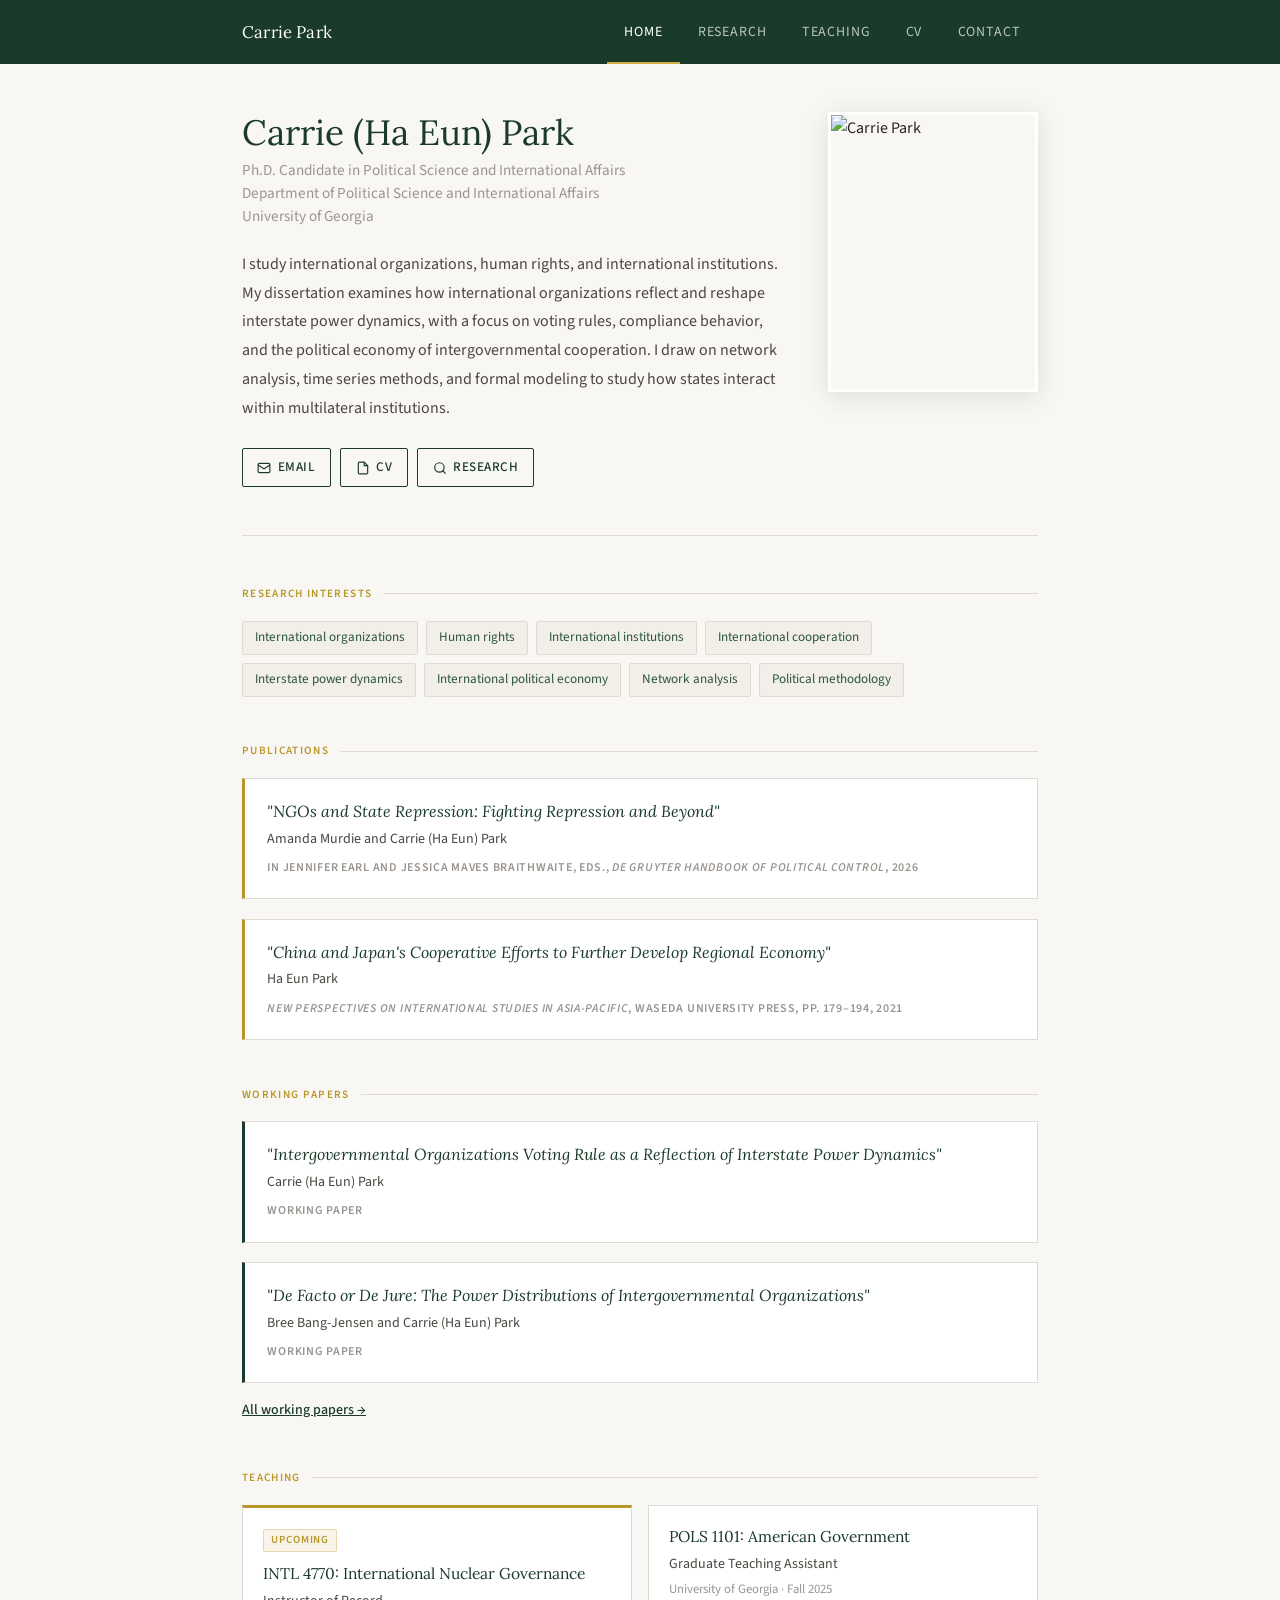
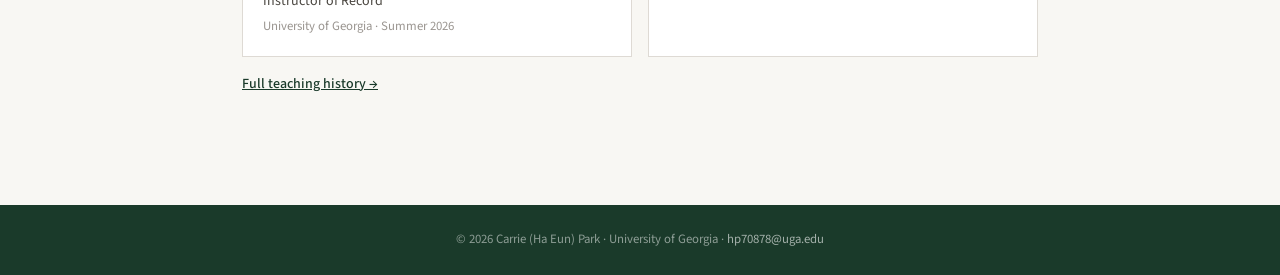
==== index.html @ fcfedf20 "Add files via upload" ====
<!DOCTYPE html>
<html lang="en">
<head>
  <meta charset="UTF-8">
  <meta name="viewport" content="width=device-width, initial-scale=1.0">
  <title>Carrie Park — Political Science</title>
  <meta property="og:title" content="Carrie Park">
  <meta property="og:description" content="Ph.D. Candidate in Political Science and International Affairs, University of Georgia. Research in international organizations, human rights, and international institutions.">
  <meta property="og:url" content="https://carriepark.github.io">
  <meta property="og:type" content="website">
  <link rel="icon" type="image/png" href="favicon.png">
  <link rel="stylesheet" href="styles.css">
</head>
<body>

<nav>
  <div class="nav-inner">
    <a href="index.html" class="nav-name">Carrie Park</a>
    <ul class="nav-links">
      <li><a href="index.html" class="active">Home</a></li>
      <li><a href="research.html">Research</a></li>
      <li><a href="teaching.html">Teaching</a></li>
      <li><a href="cv.html">CV</a></li>
      <li><a href="mailto:hp70878@uga.edu">Contact</a></li>
    </ul>
  </div>
</nav>

<main class="page">

  <!-- HERO -->
  <div class="hero">
    <div class="hero-text-col">
      <h1 class="hero-name">Carrie (Ha Eun) Park</h1>
      <p class="hero-title">
        Ph.D. Candidate in Political Science and International Affairs<br>
        Department of Political Science and International Affairs<br>
        University of Georgia
      </p>
      <p class="hero-bio">
        I study international organizations, human rights, and international institutions.
        My dissertation examines how international organizations reflect and reshape
        interstate power dynamics, with a focus on voting rules, compliance behavior,
        and the political economy of intergovernmental cooperation. I draw on network
        analysis, time series methods, and formal modeling to study how states interact
        within multilateral institutions.
      </p>
      <div class="hero-links">
        <a href="mailto:hp70878@uga.edu" class="hero-link">
          <svg xmlns="http://www.w3.org/2000/svg" viewBox="0 0 24 24" fill="none" stroke="currentColor" stroke-width="2" stroke-linecap="round" stroke-linejoin="round"><rect x="2" y="4" width="20" height="16" rx="2"/><path d="m22 7-8.97 5.7a1.94 1.94 0 0 1-2.06 0L2 7"/></svg>
          Email
        </a>
        <a href="Park_CV_May_2026.pdf" class="hero-link" target="_blank">
          <svg xmlns="http://www.w3.org/2000/svg" viewBox="0 0 24 24" fill="none" stroke="currentColor" stroke-width="2" stroke-linecap="round" stroke-linejoin="round"><path d="M14 2H6a2 2 0 0 0-2 2v16a2 2 0 0 0 2 2h12a2 2 0 0 0 2-2V8z"/><polyline points="14 2 14 8 20 8"/></svg>
          CV
        </a>
        <a href="research.html" class="hero-link">
          <svg xmlns="http://www.w3.org/2000/svg" viewBox="0 0 24 24" fill="none" stroke="currentColor" stroke-width="2" stroke-linecap="round" stroke-linejoin="round"><circle cx="11" cy="11" r="8"/><line x1="21" y1="21" x2="16.65" y2="16.65"/></svg>
          Research
        </a>
      </div>
    </div>
    <div class="hero-image-col">
      <img src="images/Park_Headshot_2026.jpg" alt="Carrie Park" class="headshot">
    </div>
  </div>

  <!-- RESEARCH INTERESTS -->
  <div class="section">
    <p class="section-label">Research Interests</p>
    <div class="tags">
      <span class="tag">International organizations</span>
      <span class="tag">Human rights</span>
      <span class="tag">International institutions</span>
      <span class="tag">International cooperation</span>
      <span class="tag">Interstate power dynamics</span>
      <span class="tag">International political economy</span>
      <span class="tag">Network analysis</span>
      <span class="tag">Political methodology</span>
    </div>
  </div>

  <!-- PUBLICATIONS -->
  <div class="section">
    <p class="section-label">Publications</p>
    <div class="paper-list">

      <div class="paper-card pub">
        <p class="paper-title">"NGOs and State Repression: Fighting Repression and Beyond"</p>
        <p class="paper-authors">Amanda Murdie and Carrie (Ha Eun) Park</p>
        <div class="paper-meta">
          <span class="paper-status">In Jennifer Earl and Jessica Maves Braithwaite, eds., <em>De Gruyter Handbook of Political Control</em>, 2026</span>
        </div>
      </div>

      <div class="paper-card pub">
        <p class="paper-title">"China and Japan's Cooperative Efforts to Further Develop Regional Economy"</p>
        <p class="paper-authors">Ha Eun Park</p>
        <div class="paper-meta">
          <span class="paper-status"><em>New Perspectives on International Studies in Asia-Pacific</em>, Waseda University Press, pp. 179–194, 2021</span>
        </div>
      </div>

    </div>
  </div>

  <!-- WORKING PAPERS PREVIEW -->
  <div class="section">
    <p class="section-label">Working Papers</p>
    <div class="paper-list">

      <div class="paper-card">
        <p class="paper-title">"Intergovernmental Organizations Voting Rule as a Reflection of Interstate Power Dynamics"</p>
        <p class="paper-authors">Carrie (Ha Eun) Park</p>
        <div class="paper-meta">
          <span class="paper-status">Working paper</span>
        </div>
      </div>

      <div class="paper-card">
        <p class="paper-title">"De Facto or De Jure: The Power Distributions of Intergovernmental Organizations"</p>
        <p class="paper-authors">Bree Bang-Jensen and Carrie (Ha Eun) Park</p>
        <div class="paper-meta">
          <span class="paper-status">Working paper</span>
        </div>
      </div>

    </div>
    <p style="margin-top:1rem; font-size:0.875rem;">
      <a href="research.html" style="color:var(--forest); font-weight:500;">All working papers →</a>
    </p>
  </div>

  <!-- TEACHING PREVIEW -->
  <div class="section">
    <p class="section-label">Teaching</p>
    <div class="teaching-grid">
      <div class="teaching-card upcoming">
        <span class="teaching-badge">Upcoming</span>
        <p class="teaching-course">INTL 4770: International Nuclear Governance</p>
        <p class="teaching-role">Instructor of Record</p>
        <p class="teaching-detail">University of Georgia · Summer 2026</p>
      </div>
      <div class="teaching-card">
        <p class="teaching-course">POLS 1101: American Government</p>
        <p class="teaching-role">Graduate Teaching Assistant</p>
        <p class="teaching-detail">University of Georgia · Fall 2025</p>
      </div>
    </div>
    <p style="margin-top:1rem; font-size:0.875rem;">
      <a href="teaching.html" style="color:var(--forest); font-weight:500;">Full teaching history →</a>
    </p>
  </div>

</main>

<footer>
  <p>© 2026 Carrie (Ha Eun) Park · University of Georgia · <a href="mailto:hp70878@uga.edu">hp70878@uga.edu</a></p>
</footer>

</body>
</html>
---- styles.css ----
/* =========================================================
   Carrie (Ha Eun) Park — Academic Website
   ========================================================= */

@import url('https://fonts.googleapis.com/css2?family=Lora:ital,wght@0,400;0,500;1,400&family=Source+Sans+3:wght@300;400;500;600&display=swap');

:root {
  --forest:       #1a3a2a;
  --forest-light: #2c5440;
  --gold:         #b8972a;
  --gold-light:   #d4af48;
  --cream:        #f8f7f3;
  --warm-gray:    #f2efe9;
  --mid-gray:     #9a9590;
  --dark-gray:    #4a4640;
  --text:         #2a2520;
  --border:       #dedad4;
  --white:        #ffffff;

  --font-serif: 'Lora', Georgia, serif;
  --font-sans:  'Source Sans 3', 'Helvetica Neue', sans-serif;

  --max-width: 860px;
  --nav-height: 64px;
}

*, *::before, *::after { box-sizing: border-box; margin: 0; padding: 0; }
html { scroll-behavior: smooth; }

body {
  font-family: var(--font-sans);
  font-size: 16px;
  line-height: 1.7;
  color: var(--text);
  background: var(--cream);
}

/* ---- NAVIGATION ---- */
nav {
  position: sticky;
  top: 0;
  z-index: 100;
  background: var(--forest);
  height: var(--nav-height);
  display: flex;
  align-items: center;
}

.nav-inner {
  max-width: var(--max-width);
  margin: 0 auto;
  padding: 0 2rem;
  width: 100%;
  display: flex;
  align-items: center;
  justify-content: space-between;
}

.nav-name {
  font-family: var(--font-serif);
  font-size: 1.05rem;
  color: var(--white);
  text-decoration: none;
  letter-spacing: 0.01em;
}

.nav-links {
  list-style: none;
  display: flex;
  gap: 0;
}

.nav-links a {
  display: block;
  padding: 0 1.1rem;
  font-family: var(--font-sans);
  font-size: 0.875rem;
  font-weight: 400;
  letter-spacing: 0.06em;
  text-transform: uppercase;
  color: rgba(255,255,255,0.7);
  text-decoration: none;
  height: var(--nav-height);
  line-height: var(--nav-height);
  transition: color 0.2s;
  border-bottom: 2px solid transparent;
}

.nav-links a:hover,
.nav-links a.active {
  color: var(--white);
  border-bottom-color: var(--gold-light);
}

/* ---- PAGE WRAPPER ---- */
.page {
  max-width: var(--max-width);
  margin: 0 auto;
  padding: 3rem 2rem 4rem;
}

/* ---- HERO ---- */
.hero {
  display: grid;
  grid-template-columns: 1fr 210px;
  gap: 3rem;
  align-items: start;
  padding-bottom: 3rem;
  border-bottom: 1px solid var(--border);
  margin-bottom: 3rem;
}

.hero-name {
  font-family: var(--font-serif);
  font-size: 2.2rem;
  font-weight: 400;
  color: var(--forest);
  margin-bottom: 0.3rem;
  line-height: 1.2;
}

.hero-name-alt {
  font-family: var(--font-sans);
  font-size: 0.875rem;
  color: var(--mid-gray);
  margin-bottom: 1rem;
  font-style: italic;
}

.hero-title {
  font-size: 0.95rem;
  color: var(--mid-gray);
  font-weight: 400;
  line-height: 1.5;
  margin-bottom: 1.4rem;
}

.hero-bio {
  font-size: 1rem;
  color: var(--dark-gray);
  line-height: 1.8;
  margin-bottom: 1.6rem;
}

.hero-links {
  display: flex;
  flex-wrap: wrap;
  gap: 0.6rem;
}

.hero-link {
  display: inline-flex;
  align-items: center;
  gap: 0.4rem;
  font-size: 0.825rem;
  font-weight: 500;
  letter-spacing: 0.04em;
  text-transform: uppercase;
  color: var(--forest);
  border: 1.5px solid var(--forest);
  border-radius: 2px;
  padding: 0.45rem 0.9rem;
  text-decoration: none;
  transition: background 0.18s, color 0.18s;
}

.hero-link:hover {
  background: var(--forest);
  color: var(--white);
}

.hero-link svg {
  width: 14px;
  height: 14px;
  flex-shrink: 0;
}

.headshot {
  width: 100%;
  aspect-ratio: 3/4;
  object-fit: cover;
  object-position: top center;
  display: block;
  border: 3px solid var(--white);
  box-shadow: 0 4px 24px rgba(26,58,42,0.13);
}

/* ---- SECTION HEADINGS ---- */
.section { margin-bottom: 2.8rem; }

.section-label {
  font-family: var(--font-sans);
  font-size: 0.7rem;
  font-weight: 600;
  letter-spacing: 0.12em;
  text-transform: uppercase;
  color: var(--gold);
  margin-bottom: 1.1rem;
  display: flex;
  align-items: center;
  gap: 0.7rem;
}

.section-label::after {
  content: '';
  flex: 1;
  height: 1px;
  background: var(--border);
}

/* ---- TAGS ---- */
.tags { display: flex; flex-wrap: wrap; gap: 0.5rem; }

.tag {
  font-size: 0.825rem;
  color: var(--forest-light);
  background: var(--warm-gray);
  border: 1px solid var(--border);
  border-radius: 2px;
  padding: 0.3rem 0.75rem;
}

/* ---- PAPER CARDS ---- */
.paper-list {
  display: flex;
  flex-direction: column;
  gap: 1.2rem;
}

.paper-card {
  background: var(--white);
  border: 1px solid var(--border);
  border-left: 3px solid var(--forest);
  padding: 1.25rem 1.4rem;
  transition: border-left-color 0.2s;
}

.paper-card:hover { border-left-color: var(--gold); }

.paper-card.pub { border-left-color: var(--gold); }

.paper-title {
  font-family: var(--font-serif);
  font-style: italic;
  font-size: 1rem;
  color: var(--forest);
  margin-bottom: 0.3rem;
  line-height: 1.5;
}

.paper-title a {
  color: inherit;
  text-decoration: none;
}
.paper-title a:hover {
  text-decoration: underline;
  text-decoration-color: var(--gold);
}

.paper-authors {
  font-size: 0.875rem;
  color: var(--dark-gray);
  margin-bottom: 0.4rem;
}

.paper-meta {
  display: flex;
  align-items: center;
  gap: 0.6rem;
  flex-wrap: wrap;
}

.paper-status {
  font-size: 0.75rem;
  font-weight: 600;
  letter-spacing: 0.06em;
  text-transform: uppercase;
  color: var(--mid-gray);
}

.paper-badge {
  font-size: 0.7rem;
  font-weight: 600;
  letter-spacing: 0.07em;
  text-transform: uppercase;
  color: var(--gold);
  background: rgba(184,151,42,0.1);
  border: 1px solid rgba(184,151,42,0.3);
  padding: 0.15rem 0.5rem;
  border-radius: 2px;
}

.paper-abstract {
  font-size: 0.9rem;
  color: var(--dark-gray);
  line-height: 1.75;
  margin-top: 0.75rem;
  padding-top: 0.75rem;
  border-top: 1px solid var(--border);
}

.abstract-toggle {
  background: none;
  border: none;
  cursor: pointer;
  font-size: 0.78rem;
  font-weight: 600;
  letter-spacing: 0.05em;
  text-transform: uppercase;
  color: var(--forest-light);
  padding: 0;
  margin-top: 0.4rem;
  display: inline-flex;
  align-items: center;
  gap: 0.3rem;
  transition: color 0.15s;
}
.abstract-toggle:hover { color: var(--gold); }
.abstract-toggle .arrow { display: inline-block; transition: transform 0.2s; }
.abstract-toggle.open .arrow { transform: rotate(90deg); }
.paper-abstract-body { display: none; }
.paper-abstract-body.open { display: block; }

/* ---- PRESENTATIONS ---- */
.pres-list {
  list-style: none;
  display: flex;
  flex-direction: column;
  gap: 0.8rem;
}

.pres-item {
  padding-left: 1rem;
  border-left: 2px solid var(--border);
  font-size: 0.925rem;
  color: var(--dark-gray);
  line-height: 1.65;
}

.pres-item strong {
  color: var(--forest);
  font-weight: 500;
}

/* ---- TEACHING CARDS ---- */
.teaching-grid {
  display: grid;
  grid-template-columns: 1fr 1fr;
  gap: 1rem;
}

.teaching-card {
  background: var(--white);
  border: 1px solid var(--border);
  padding: 1.1rem 1.25rem;
}

.teaching-card.upcoming { border-top: 3px solid var(--gold); }

.teaching-course {
  font-family: var(--font-serif);
  font-size: 0.975rem;
  color: var(--forest);
  margin-bottom: 0.2rem;
}

.teaching-role {
  font-size: 0.875rem;
  color: var(--dark-gray);
  margin-bottom: 0.15rem;
}

.teaching-detail { font-size: 0.8rem; color: var(--mid-gray); }

.teaching-badge {
  display: inline-block;
  font-size: 0.68rem;
  font-weight: 600;
  letter-spacing: 0.08em;
  text-transform: uppercase;
  color: var(--gold);
  background: rgba(184,151,42,0.1);
  border: 1px solid rgba(184,151,42,0.3);
  padding: 0.1rem 0.45rem;
  border-radius: 2px;
  margin-bottom: 0.5rem;
}

/* ---- PAGE HEADER ---- */
.page-header {
  padding-bottom: 2rem;
  border-bottom: 1px solid var(--border);
  margin-bottom: 2.5rem;
}

.page-header h1 {
  font-family: var(--font-serif);
  font-size: 1.9rem;
  font-weight: 400;
  color: var(--forest);
}

/* ---- CV PAGE ---- */
.cv-download-bar {
  display: flex;
  align-items: center;
  justify-content: space-between;
  background: var(--forest);
  padding: 1rem 1.5rem;
  margin-bottom: 2.5rem;
}

.cv-download-bar p { color: rgba(255,255,255,0.75); font-size: 0.9rem; }

.cv-download-btn {
  display: inline-flex;
  align-items: center;
  gap: 0.5rem;
  font-size: 0.825rem;
  font-weight: 600;
  letter-spacing: 0.06em;
  text-transform: uppercase;
  color: var(--forest);
  background: var(--gold-light);
  padding: 0.55rem 1.1rem;
  text-decoration: none;
  border-radius: 2px;
  transition: background 0.15s;
  white-space: nowrap;
}
.cv-download-btn:hover { background: var(--gold); }

.cv-section { margin-bottom: 2.2rem; }

.cv-section-title {
  font-family: var(--font-sans);
  font-size: 0.7rem;
  font-weight: 600;
  letter-spacing: 0.12em;
  text-transform: uppercase;
  color: var(--gold);
  padding-bottom: 0.5rem;
  border-bottom: 1px solid var(--border);
  margin-bottom: 1rem;
}

.cv-entry {
  display: grid;
  grid-template-columns: 1fr auto;
  gap: 0.5rem 1.5rem;
  padding: 0.6rem 0;
  border-bottom: 1px solid var(--warm-gray);
  align-items: start;
}
.cv-entry:last-child { border-bottom: none; }

.cv-title { font-size: 0.95rem; font-weight: 500; color: var(--forest); }
.cv-subtitle { font-size: 0.875rem; color: var(--dark-gray); }
.cv-detail { font-size: 0.825rem; color: var(--mid-gray); }
.cv-date { font-size: 0.825rem; color: var(--mid-gray); white-space: nowrap; text-align: right; }

/* ---- FOOTER ---- */
footer {
  background: var(--forest);
  color: rgba(255,255,255,0.5);
  font-size: 0.8rem;
  padding: 1.5rem 2rem;
  text-align: center;
}
footer a { color: rgba(255,255,255,0.6); text-decoration: none; }
footer a:hover { color: var(--gold-light); }

/* ---- RESPONSIVE ---- */
@media (max-width: 680px) {
  .hero { grid-template-columns: 1fr; gap: 1.5rem; }
  .hero-image-col { display: flex; justify-content: center; order: -1; }
  .headshot { width: 160px; }
  .teaching-grid { grid-template-columns: 1fr; }
  .nav-links a { padding: 0 0.65rem; font-size: 0.78rem; }
  .page { padding: 2rem 1.25rem 3rem; }
  .cv-download-bar { flex-direction: column; gap: 1rem; text-align: center; }
}
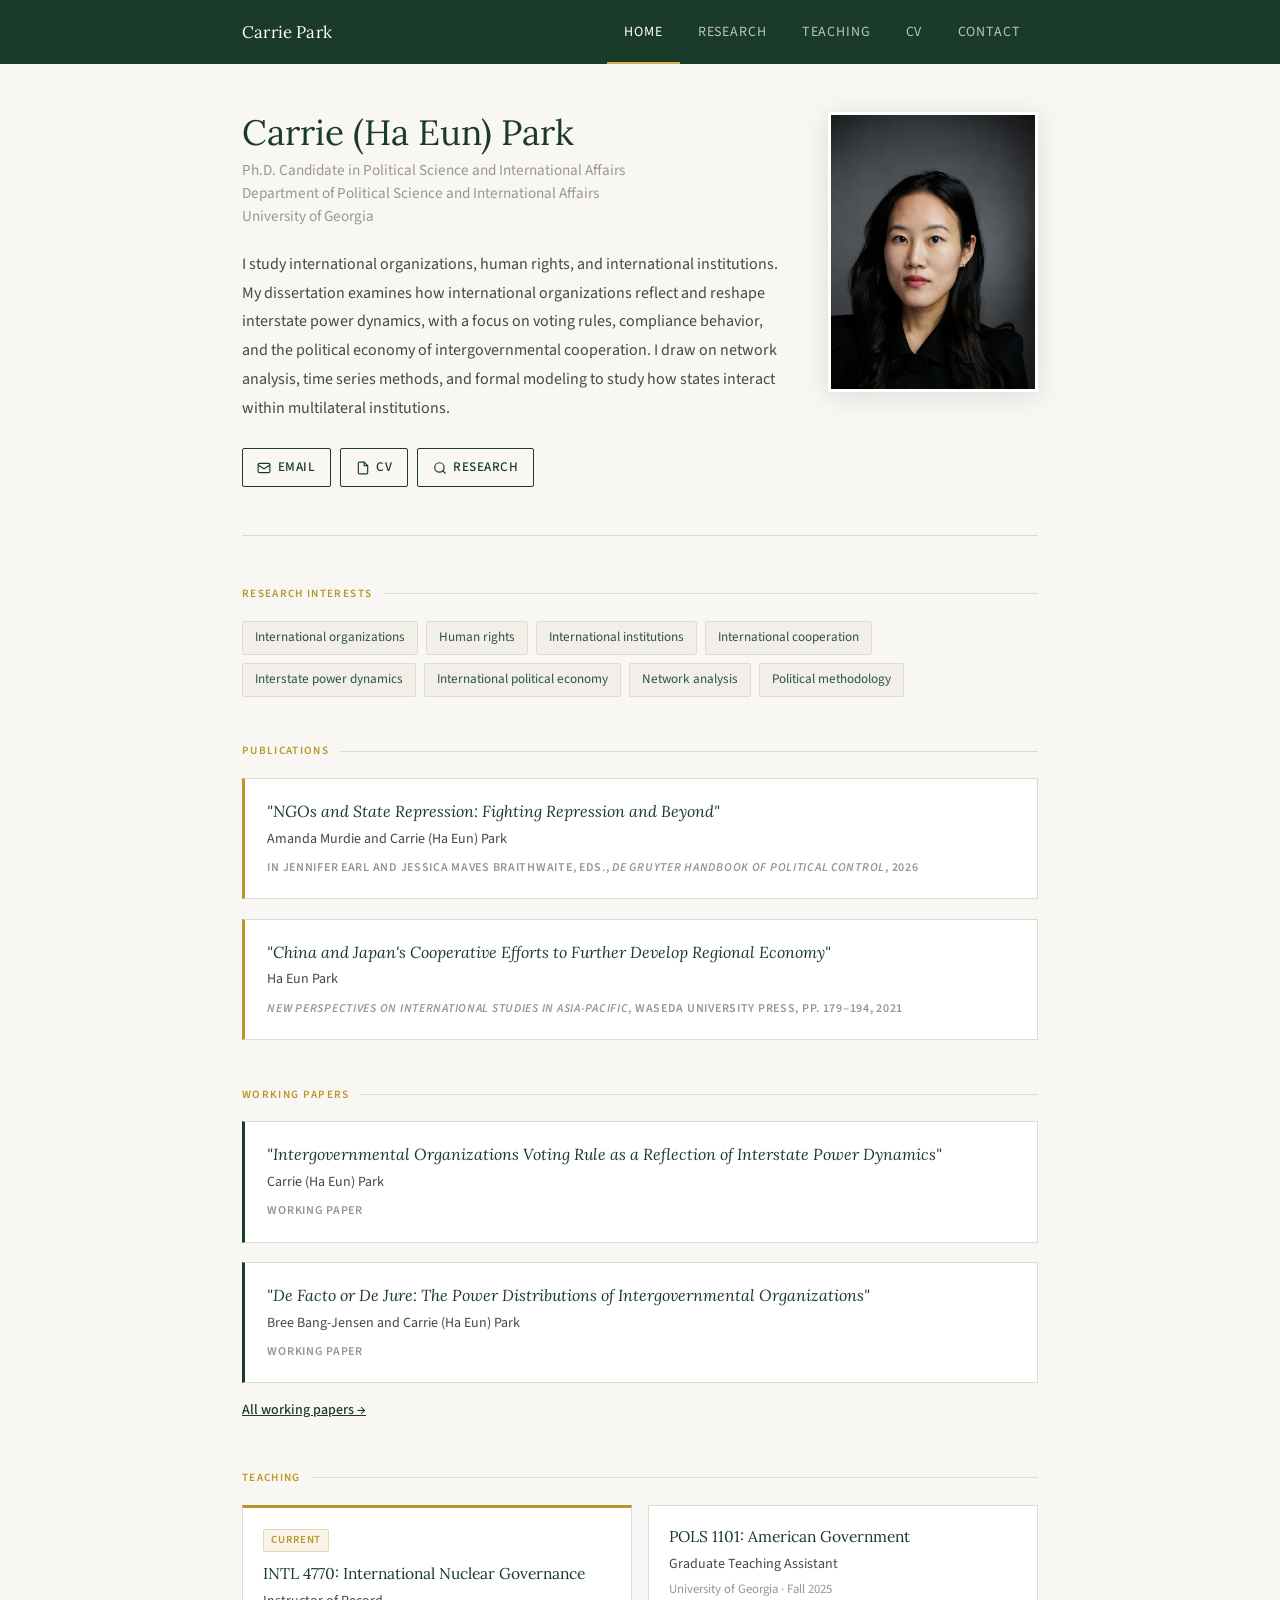
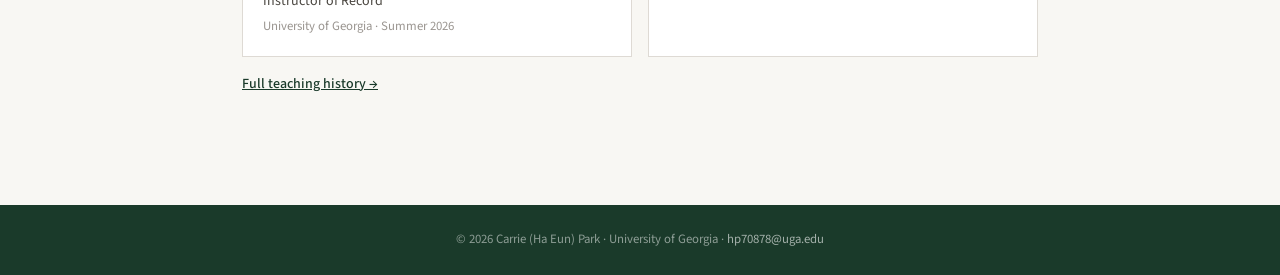
==== commit 735a0674: "Add files via upload" ====
--- a/index.html
+++ b/index.html
@@ -136,7 +136,7 @@
     <p class="section-label">Teaching</p>
     <div class="teaching-grid">
       <div class="teaching-card upcoming">
-        <span class="teaching-badge">Upcoming</span>
+        <span class="teaching-badge">Current</span>
         <p class="teaching-course">INTL 4770: International Nuclear Governance</p>
         <p class="teaching-role">Instructor of Record</p>
         <p class="teaching-detail">University of Georgia · Summer 2026</p>
